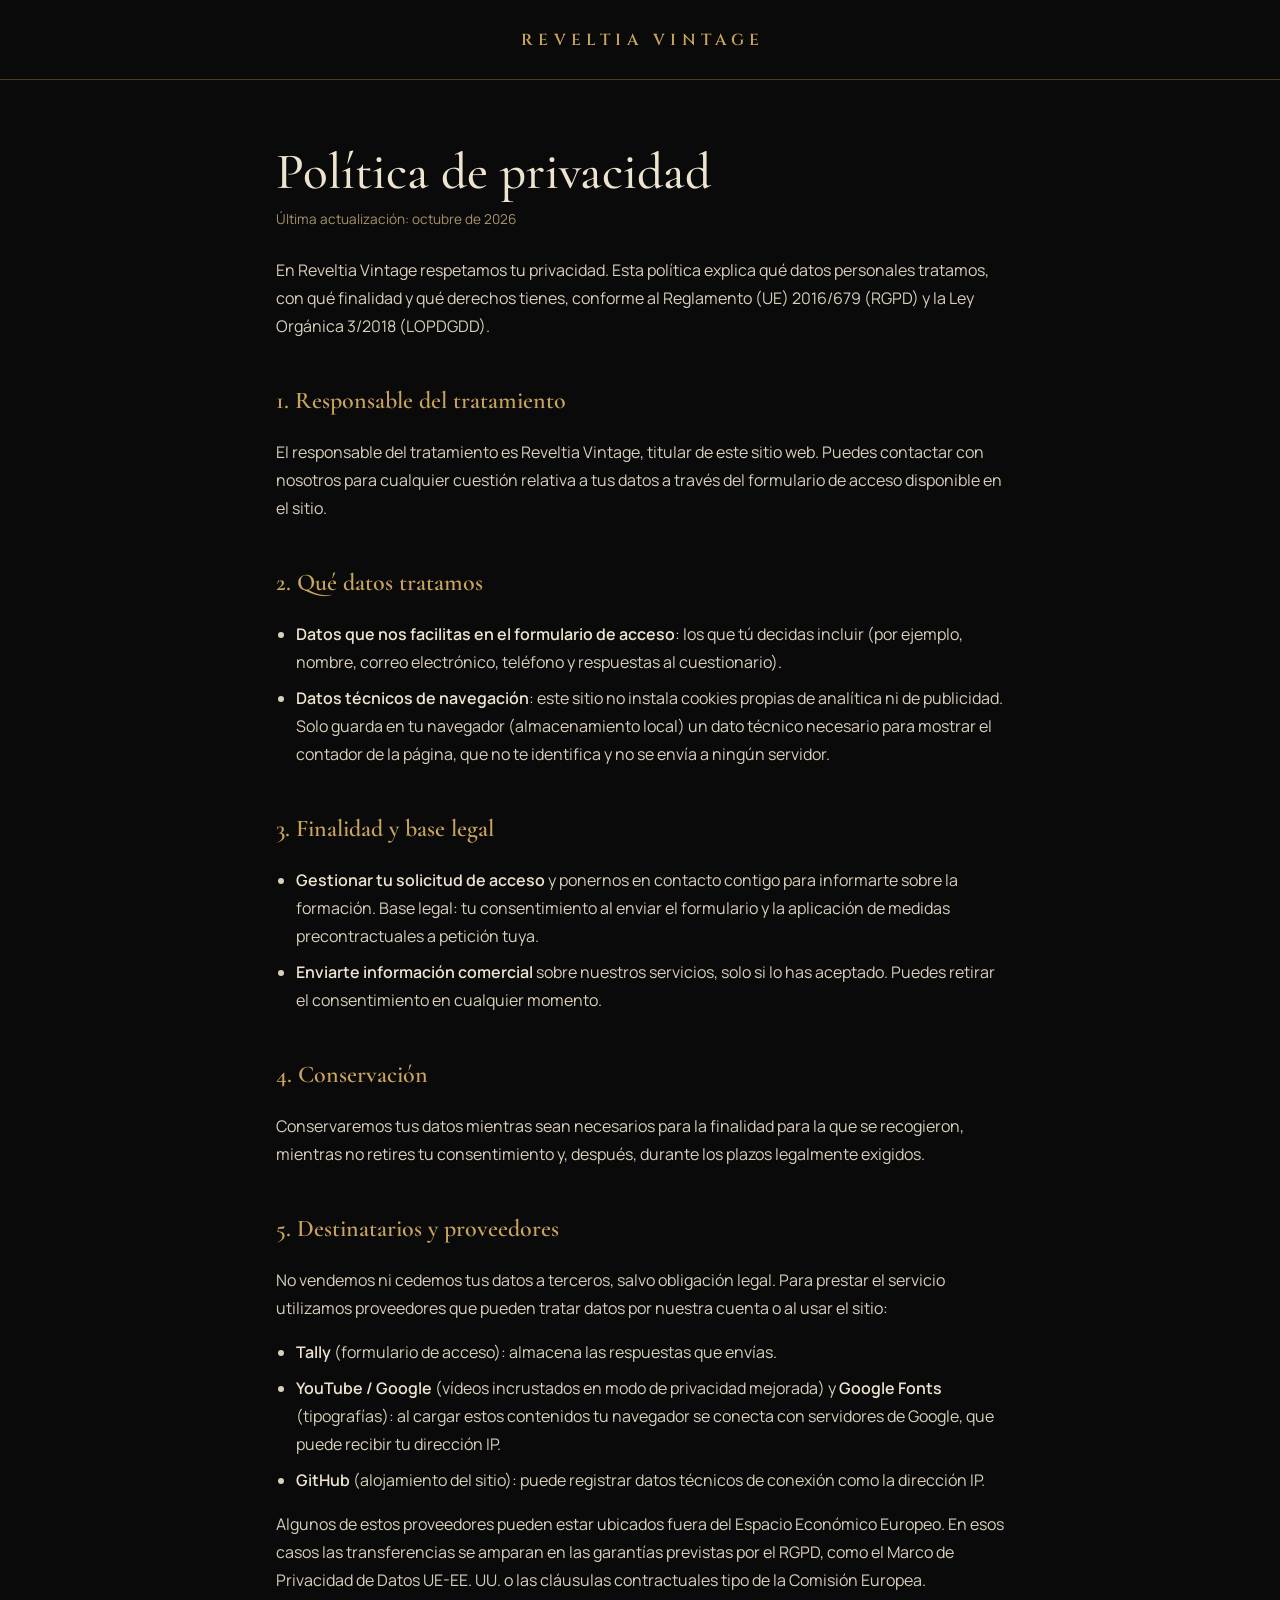
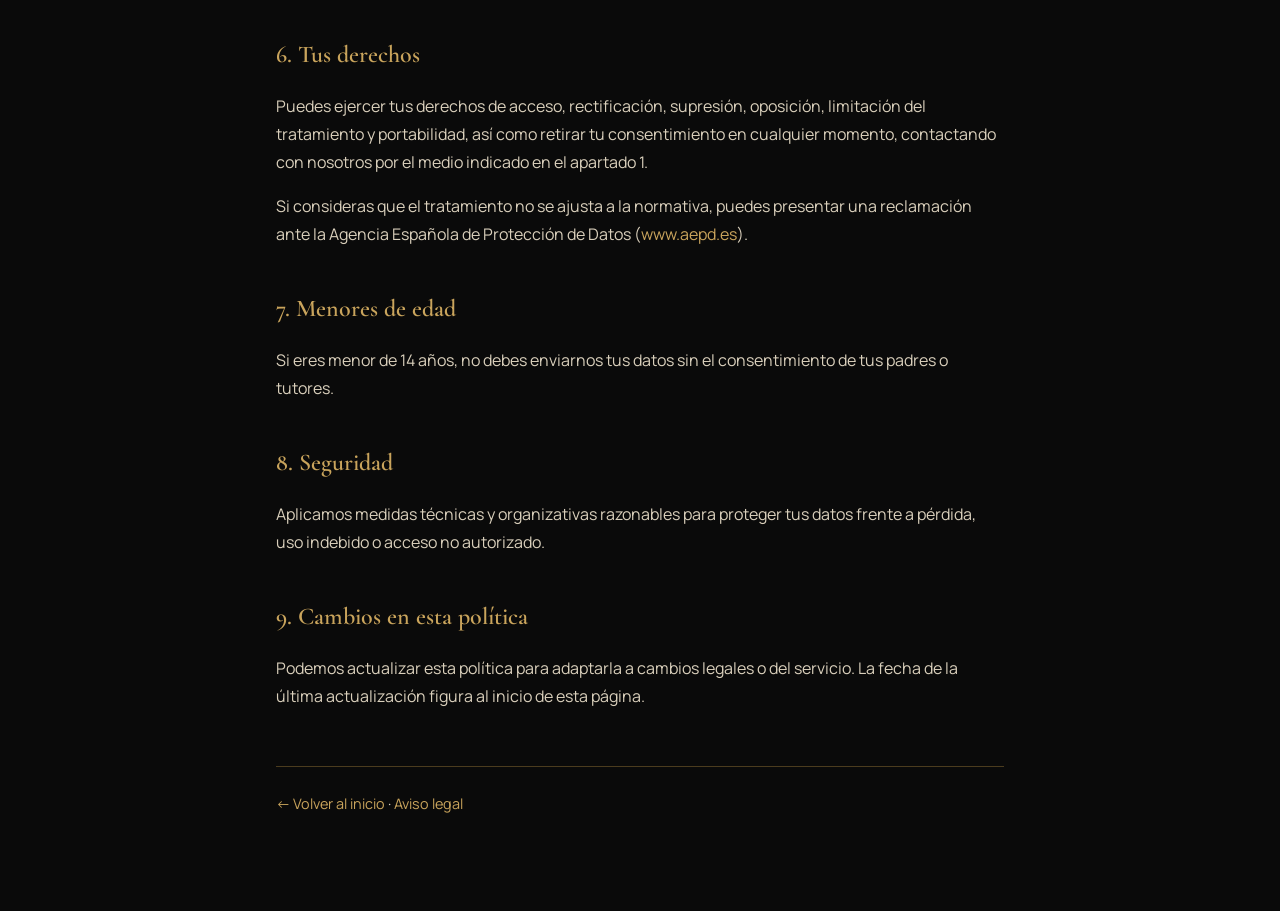
==== privacidad.html @ 7322f041 "Añadir aviso legal y política de privacidad Co-Authored-By: Claude Opus 5.5 <noreply@anthropic.com> " ====
<!DOCTYPE html>
<html lang="es">
<head>
<meta charset="utf-8">
<meta name="viewport" content="width=device-width,initial-scale=1">
<title>Política de privacidad — Reveltia Vintage</title>
<meta name="robots" content="noindex">
<link rel="preconnect" href="https://fonts.googleapis.com">
<link href="https://fonts.googleapis.com/css2?family=Cinzel:wght@600&family=Cormorant+Garamond:wght@500;600&family=Manrope:wght@400;500;600&display=swap" rel="stylesheet">
<link rel="stylesheet" href="legal.css">
</head>
<body>
<header><a href="./" class="brand">REVELTIA VINTAGE</a></header>
<main>
<h1>Política de privacidad</h1>
<p class="upd">Última actualización: octubre de 2026</p>

<p>En Reveltia Vintage respetamos tu privacidad. Esta política explica qué datos personales tratamos, con qué finalidad y qué derechos tienes, conforme al Reglamento (UE) 2016/679 (RGPD) y la Ley Orgánica 3/2018 (LOPDGDD).</p>

<h2>1. Responsable del tratamiento</h2>
<p>El responsable del tratamiento es Reveltia Vintage, titular de este sitio web. Puedes contactar con nosotros para cualquier cuestión relativa a tus datos a través del formulario de acceso disponible en el sitio.</p>

<h2>2. Qué datos tratamos</h2>
<ul>
<li><strong>Datos que nos facilitas en el formulario de acceso</strong>: los que tú decidas incluir (por ejemplo, nombre, correo electrónico, teléfono y respuestas al cuestionario).</li>
<li><strong>Datos técnicos de navegación</strong>: este sitio no instala cookies propias de analítica ni de publicidad. Solo guarda en tu navegador (almacenamiento local) un dato técnico necesario para mostrar el contador de la página, que no te identifica y no se envía a ningún servidor.</li>
</ul>

<h2>3. Finalidad y base legal</h2>
<ul>
<li><strong>Gestionar tu solicitud de acceso</strong> y ponernos en contacto contigo para informarte sobre la formación. Base legal: tu consentimiento al enviar el formulario y la aplicación de medidas precontractuales a petición tuya.</li>
<li><strong>Enviarte información comercial</strong> sobre nuestros servicios, solo si lo has aceptado. Puedes retirar el consentimiento en cualquier momento.</li>
</ul>

<h2>4. Conservación</h2>
<p>Conservaremos tus datos mientras sean necesarios para la finalidad para la que se recogieron, mientras no retires tu consentimiento y, después, durante los plazos legalmente exigidos.</p>

<h2>5. Destinatarios y proveedores</h2>
<p>No vendemos ni cedemos tus datos a terceros, salvo obligación legal. Para prestar el servicio utilizamos proveedores que pueden tratar datos por nuestra cuenta o al usar el sitio:</p>
<ul>
<li><strong>Tally</strong> (formulario de acceso): almacena las respuestas que envías.</li>
<li><strong>YouTube / Google</strong> (vídeos incrustados en modo de privacidad mejorada) y <strong>Google Fonts</strong> (tipografías): al cargar estos contenidos tu navegador se conecta con servidores de Google, que puede recibir tu dirección IP.</li>
<li><strong>GitHub</strong> (alojamiento del sitio): puede registrar datos técnicos de conexión como la dirección IP.</li>
</ul>
<p>Algunos de estos proveedores pueden estar ubicados fuera del Espacio Económico Europeo. En esos casos las transferencias se amparan en las garantías previstas por el RGPD, como el Marco de Privacidad de Datos UE-EE. UU. o las cláusulas contractuales tipo de la Comisión Europea.</p>

<h2>6. Tus derechos</h2>
<p>Puedes ejercer tus derechos de acceso, rectificación, supresión, oposición, limitación del tratamiento y portabilidad, así como retirar tu consentimiento en cualquier momento, contactando con nosotros por el medio indicado en el apartado 1.</p>
<p>Si consideras que el tratamiento no se ajusta a la normativa, puedes presentar una reclamación ante la Agencia Española de Protección de Datos (<a href="https://www.aepd.es" target="_blank" rel="noopener">www.aepd.es</a>).</p>

<h2>7. Menores de edad</h2>
<p>Si eres menor de 14 años, no debes enviarnos tus datos sin el consentimiento de tus padres o tutores.</p>

<h2>8. Seguridad</h2>
<p>Aplicamos medidas técnicas y organizativas razonables para proteger tus datos frente a pérdida, uso indebido o acceso no autorizado.</p>

<h2>9. Cambios en esta política</h2>
<p>Podemos actualizar esta política para adaptarla a cambios legales o del servicio. La fecha de la última actualización figura al inicio de esta página.</p>

<p class="back"><a href="./">← Volver al inicio</a> · <a href="aviso-legal.html">Aviso legal</a></p>
</main>
</body>
</html>
---- legal.css ----
html,body{margin:0;background:#0A0A0A;color:#EDE3CF;font-family:'Manrope',sans-serif;-webkit-font-smoothing:antialiased}
*{box-sizing:border-box}
a{color:#C9A45C;text-decoration:none;transition:color 250ms}
a:hover{color:#E6C98A}
header{padding:28px clamp(16px,5vw,56px);border-bottom:1px solid rgba(140,110,51,0.5);text-align:center}
.brand{font-family:'Cinzel',serif;font-weight:600;letter-spacing:0.34em;padding-left:0.34em;font-size:1rem}
main{max-width:760px;margin:0 auto;padding:clamp(32px,6vw,64px) 16px 80px;line-height:1.75;font-size:1rem}
h1{font-family:'Cormorant Garamond',serif;font-weight:500;font-size:clamp(2.2rem,6vw,3.2rem);line-height:1.1;margin:0 0 8px}
h2{font-family:'Cormorant Garamond',serif;font-weight:600;font-size:1.5rem;color:#C9A45C;margin:40px 0 8px}
p,li{color:#D9CFBB}
ul{padding-left:20px}
li{margin-bottom:8px}
strong{color:#EDE3CF;font-weight:600}
.upd{color:#A8936A;font-size:0.85rem;margin:0 0 24px}
.back{margin-top:56px;padding-top:24px;border-top:1px solid rgba(140,110,51,0.5);font-size:0.9rem}
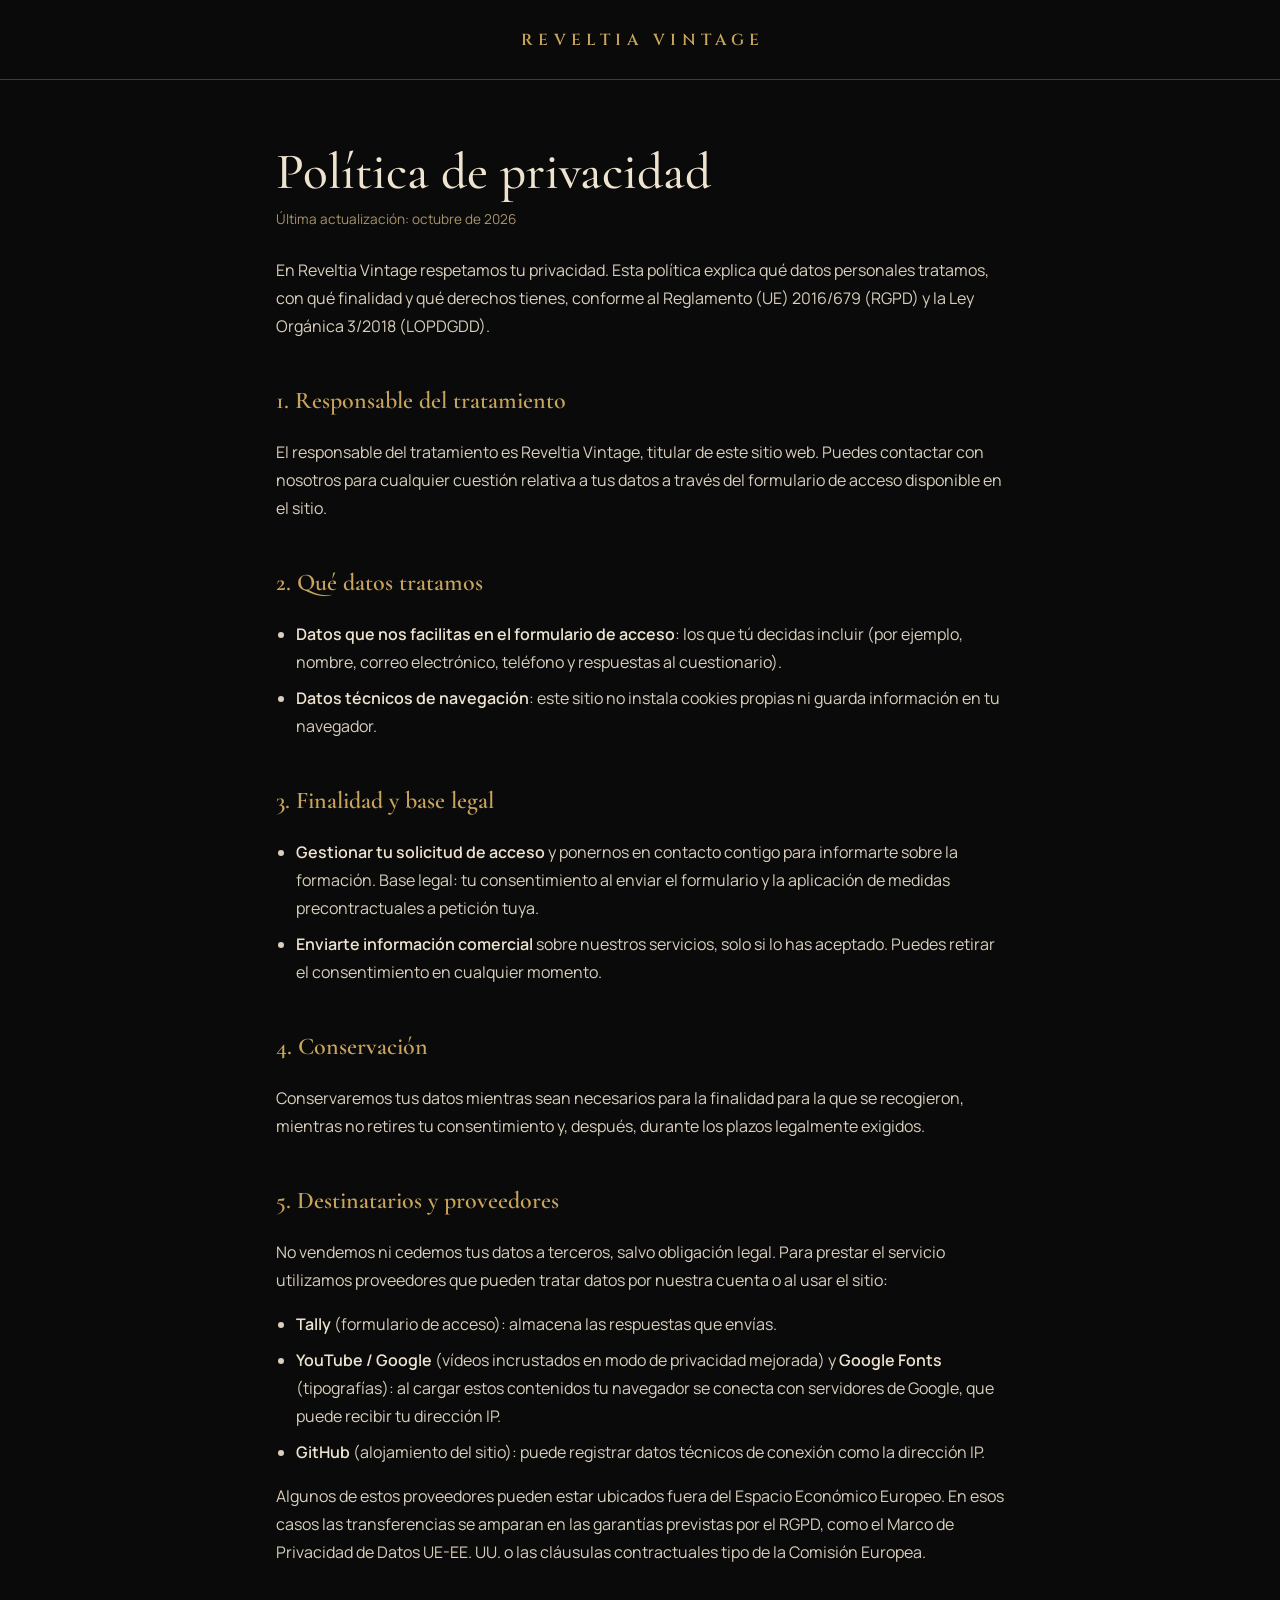
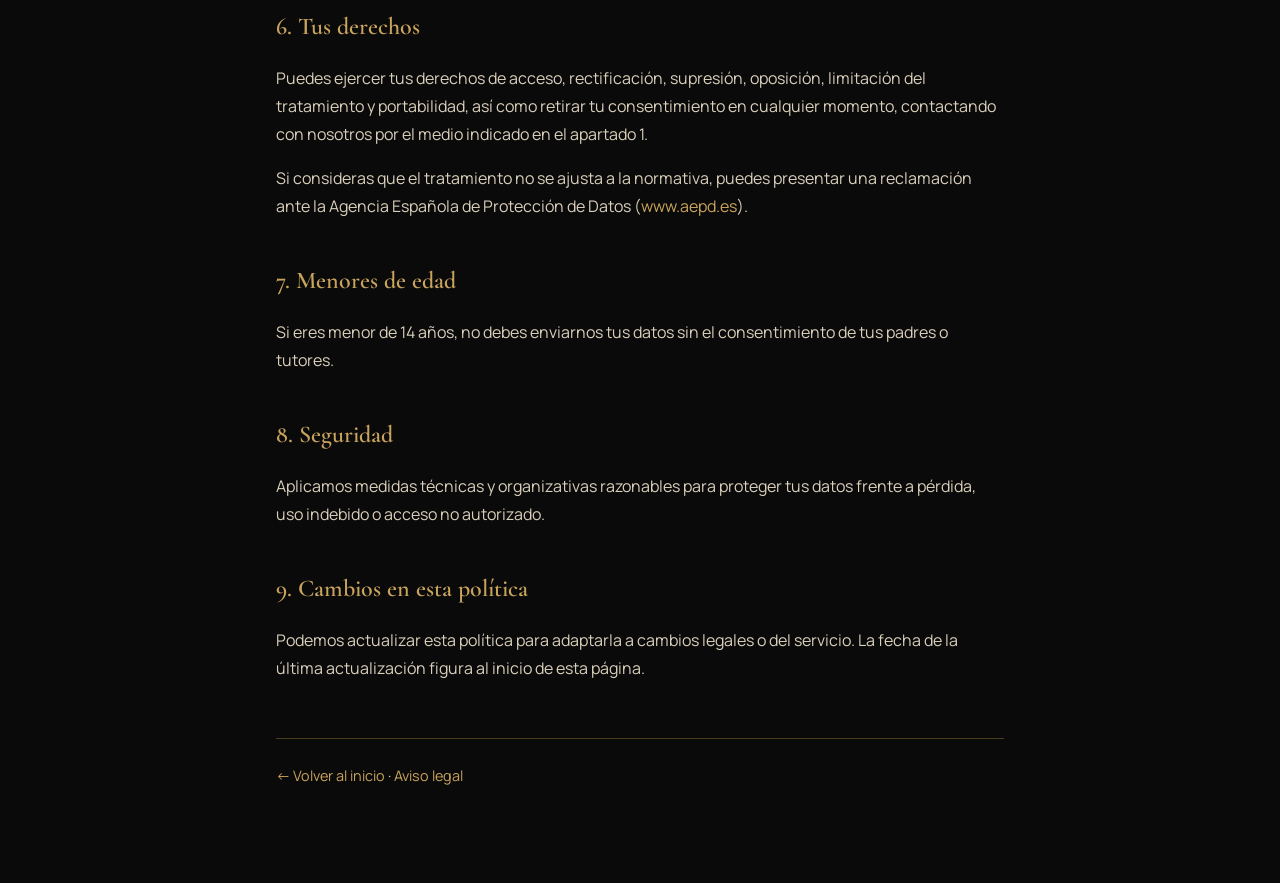
==== commit 69d6ba85: "Quitar temporizador y dejar solo «Últimas plazas disponibles» Co-Authored-By: Claude Opus 5.5 <norep" ====
--- a/privacidad.html
+++ b/privacidad.html
@@ -23,7 +23,7 @@
 <h2>2. Qué datos tratamos</h2>
 <ul>
 <li><strong>Datos que nos facilitas en el formulario de acceso</strong>: los que tú decidas incluir (por ejemplo, nombre, correo electrónico, teléfono y respuestas al cuestionario).</li>
-<li><strong>Datos técnicos de navegación</strong>: este sitio no instala cookies propias de analítica ni de publicidad. Solo guarda en tu navegador (almacenamiento local) un dato técnico necesario para mostrar el contador de la página, que no te identifica y no se envía a ningún servidor.</li>
+<li><strong>Datos técnicos de navegación</strong>: este sitio no instala cookies propias ni guarda información en tu navegador.</li>
 </ul>
 
 <h2>3. Finalidad y base legal</h2>
